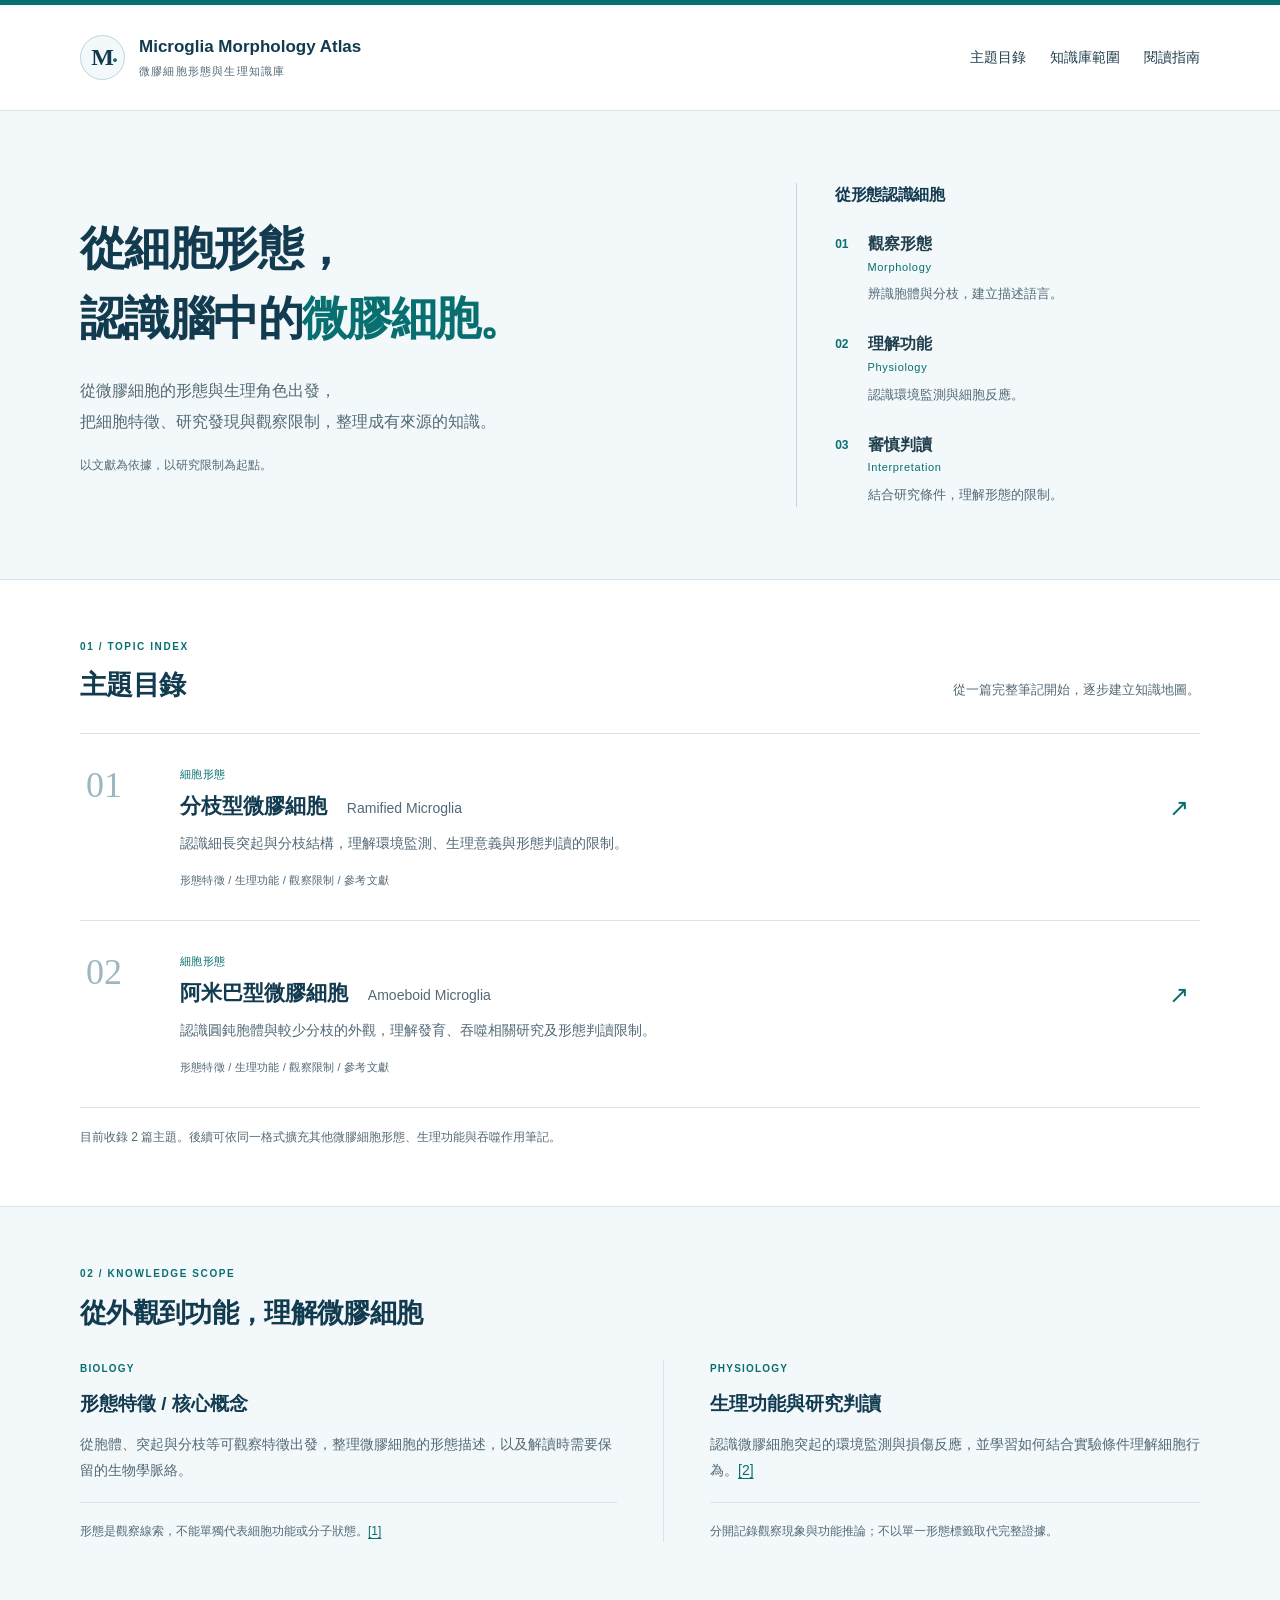
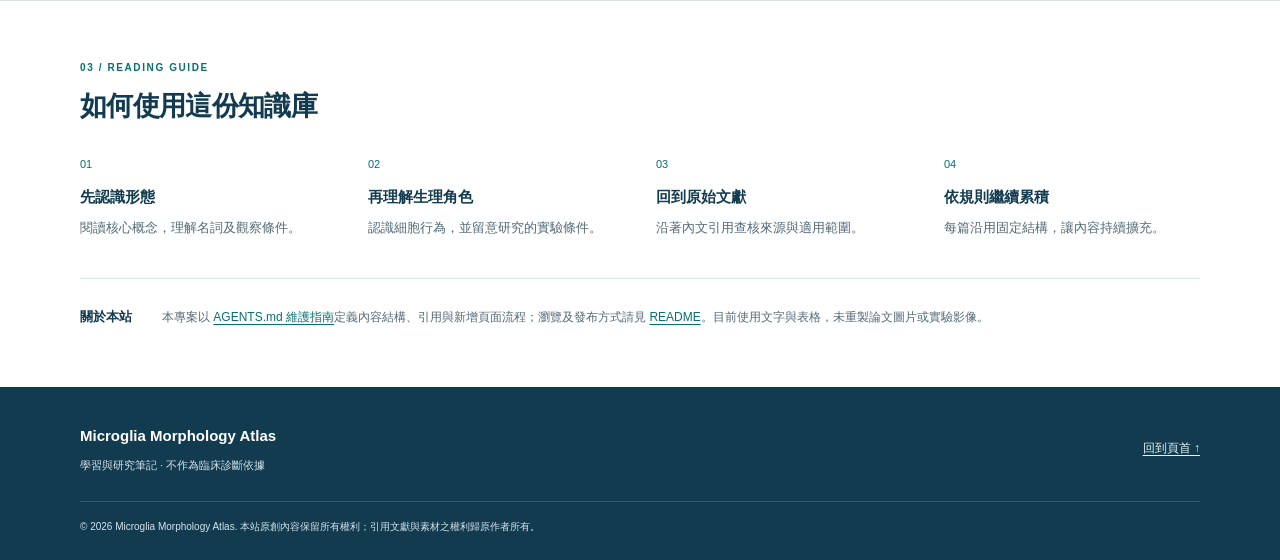
==== index.html @ bc800e17 "Publish Microglia Morphology Atlas knowledge base" ====
<!doctype html>
<html lang="zh-Hant">
<head>
  <meta charset="utf-8">
  <meta name="viewport" content="width=device-width, initial-scale=1">
  <meta name="description" content="微膠細胞知識庫：整理細胞形態、生理功能與研究判讀，建立有文獻來源、可持續擴充的學習筆記。">
  <meta name="theme-color" content="#123b50">
  <title>Microglia Morphology Atlas | 微膠細胞型態知識庫</title>
  <link rel="stylesheet" href="css/style.css">
</head>
<body>
  <a class="skip-link" href="#main-content">跳至主要內容</a>
  <header class="site-header">
    <div class="container header-inner">
      <a class="brand" href="index.html" aria-label="Microglia Morphology Atlas 首頁">
        <span class="brand-mark" aria-hidden="true">M<span>·</span></span>
        <span>Microglia Morphology Atlas<span class="brand-subtitle">微膠細胞形態與生理知識庫</span></span>
      </a>
      <nav class="main-nav" aria-label="主要導覽">
        <a href="#topics">主題目錄</a>
        <a href="#scope">知識庫範圍</a>
        <a href="#reading-guide">閱讀指南</a>
      </nav>
    </div>
  </header>

  <main id="main-content" tabindex="-1">
    <section class="hero" aria-labelledby="hero-title">
      <div class="container hero-inner">
        <div class="hero-copy">
          <h1 id="hero-title">從細胞形態，<br>認識腦中的<span class="accent">微膠細胞。</span></h1>
          <p class="hero-description">從微膠細胞的形態與生理角色出發，<br class="desktop-break">把細胞特徵、研究發現與觀察限制，整理成有來源的知識。</p>
          <p class="hero-note">以文獻為依據，以研究限制為起點。</p>
        </div>
        <aside class="reading-path" aria-label="知識庫閱讀路徑">
          <h2>從形態認識細胞</h2>
          <ol>
            <li><span class="path-number" aria-hidden="true">01</span><div><strong>觀察形態</strong><span lang="en">Morphology</span><p>辨識胞體與分枝，建立描述語言。</p></div></li>
            <li><span class="path-number" aria-hidden="true">02</span><div><strong>理解功能</strong><span lang="en">Physiology</span><p>認識環境監測與細胞反應。</p></div></li>
            <li><span class="path-number" aria-hidden="true">03</span><div><strong>審慎判讀</strong><span lang="en">Interpretation</span><p>結合研究條件，理解形態的限制。</p></div></li>
          </ol>
        </aside>
      </div>
    </section>

    <section id="topics" class="container section" aria-labelledby="topics-title">
      <div class="section-heading">
        <div><p class="section-index" lang="en">01 / TOPIC INDEX</p><h2 id="topics-title">主題目錄</h2></div>
        <p>從一篇完整筆記開始，逐步建立知識地圖。</p>
      </div>
      <ul id="topic-list" class="topic-list">
        <li class="topic-item">
          <span class="topic-number" aria-hidden="true">01</span>
          <div>
            <p class="topic-kind">細胞形態</p>
            <h3><a href="pages/ramified-microglia.html">分枝型微膠細胞 <span lang="en">Ramified Microglia</span><span class="topic-arrow" aria-hidden="true">↗</span></a></h3>
            <p>認識細長突起與分枝結構，理解環境監測、生理意義與形態判讀的限制。</p>
            <p class="topic-meta">形態特徵 / 生理功能 / 觀察限制 / 參考文獻</p>
          </div>
        </li>
        <li class="topic-item">
          <span class="topic-number" aria-hidden="true">02</span>
          <div>
            <p class="topic-kind">細胞形態</p>
            <h3><a href="pages/amoeboid-microglia.html">阿米巴型微膠細胞 <span lang="en">Amoeboid Microglia</span><span class="topic-arrow" aria-hidden="true">↗</span></a></h3>
            <p>認識圓鈍胞體與較少分枝的外觀，理解發育、吞噬相關研究及形態判讀限制。</p>
            <p class="topic-meta">形態特徵 / 生理功能 / 觀察限制 / 參考文獻</p>
          </div>
        </li>
        <!-- 新主題加入此處 -->
      </ul>
      <p class="section-note">目前收錄 2 篇主題。後續可依同一格式擴充其他微膠細胞形態、生理功能與吞噬作用筆記。</p>
    </section>

    <section id="scope" class="scope-section" aria-labelledby="scope-title">
      <div class="container section">
        <div class="section-heading">
          <div><p class="section-index" lang="en">02 / KNOWLEDGE SCOPE</p><h2 id="scope-title">從外觀到功能，理解微膠細胞</h2></div>
        </div>
        <div class="scope-grid">
          <section class="scope-panel" aria-labelledby="morphology-title">
            <span class="panel-label" lang="en">BIOLOGY</span>
            <h3 id="morphology-title">形態特徵 / 核心概念</h3>
            <p>從胞體、突起與分枝等可觀察特徵出發，整理微膠細胞的形態描述，以及解讀時需要保留的生物學脈絡。</p>
            <p class="scope-detail">形態是觀察線索，不能單獨代表細胞功能或分子狀態。<a href="pages/ramified-microglia.html#ref-1" aria-label="形態與細胞狀態的參考資料">[1]</a></p>
          </section>
          <section class="scope-panel" aria-labelledby="physiology-title">
            <span class="panel-label" lang="en">PHYSIOLOGY</span>
            <h3 id="physiology-title">生理功能與研究判讀</h3>
            <p>認識微膠細胞突起的環境監測與損傷反應，並學習如何結合實驗條件理解細胞行為。<a href="pages/ramified-microglia.html#ref-2" aria-label="微膠細胞動態監測的參考資料">[2]</a></p>
            <p class="scope-detail">分開記錄觀察現象與功能推論；不以單一形態標籤取代完整證據。</p>
          </section>
        </div>
      </div>
    </section>

    <section id="reading-guide" class="container section" aria-labelledby="guide-title">
      <div class="section-heading">
        <div><p class="section-index" lang="en">03 / READING GUIDE</p><h2 id="guide-title">如何使用這份知識庫</h2></div>
      </div>
      <ol class="guide-grid">
        <li><span class="guide-number">01</span><h3>先認識形態</h3><p>閱讀核心概念，理解名詞及觀察條件。</p></li>
        <li><span class="guide-number">02</span><h3>再理解生理角色</h3><p>認識細胞行為，並留意研究的實驗條件。</p></li>
        <li><span class="guide-number">03</span><h3>回到原始文獻</h3><p>沿著內文引用查核來源與適用範圍。</p></li>
        <li><span class="guide-number">04</span><h3>依規則繼續累積</h3><p>每篇沿用固定結構，讓內容持續擴充。</p></li>
      </ol>
      <div class="editorial-note"><strong>關於本站</strong><p>本專案以 <a href="AGENTS.md">AGENTS.md 維護指南</a>定義內容結構、引用與新增頁面流程；瀏覽及發布方式請見 <a href="README.md">README</a>。目前使用文字與表格，未重製論文圖片或實驗影像。</p></div>
    </section>
  </main>

  <footer class="site-footer">
    <div class="container footer-inner">
      <div><p class="footer-brand">Microglia Morphology Atlas</p><p>學習與研究筆記 · 不作為臨床診斷依據</p></div>
      <a href="#main-content">回到頁首 ↑</a>
    </div>
    <div class="container copyright"><p>© 2026 Microglia Morphology Atlas. 本站原創內容保留所有權利；引用文獻與素材之權利歸原作者所有。</p></div>
  </footer>
</body>
</html>
---- css/style.css ----
:root {
  color-scheme: light;
  --navy: #123b50;
  --teal: #086f70;
  --teal-dark: #055557;
  --ink: #203e4c;
  --muted: #526976;
  --line: #d9e4e8;
  --soft: #f3f8fa;
  --teal-soft: #eaf5f3;
  --white: #fff;
  --container: 1120px;
}

* { box-sizing: border-box; }
html { scroll-behavior: smooth; scroll-padding-top: 24px; }
body { margin: 0; background: var(--white); color: var(--ink); font-family: -apple-system, BlinkMacSystemFont, "Segoe UI", "Noto Sans TC", "Microsoft JhengHei", sans-serif; font-size: 16px; line-height: 1.85; -webkit-font-smoothing: antialiased; }
a { color: var(--teal); text-underline-offset: .23em; text-decoration-thickness: 1px; }
a:hover { color: var(--teal-dark); }
a:focus-visible, [tabindex="0"]:focus-visible { outline: 3px solid var(--teal); outline-offset: 5px; border-radius: 2px; }
main:focus { outline: none; }
::selection { background: #cce8e3; color: var(--navy); }
h1, h2, h3, p { margin: 0; }
h1, h2, h3 { color: var(--navy); line-height: 1.45; }
h1 { font-size: clamp(2rem, 3.7vw, 2.9rem); font-weight: 700; letter-spacing: -.035em; }
h2 { font-size: 1.7rem; letter-spacing: -.025em; }
h3 { font-size: 1.18rem; }
strong { font-weight: 650; }
.container { width: min(var(--container), calc(100% - 64px)); margin-inline: auto; }
.skip-link { position: absolute; top: -100px; left: 20px; z-index: 10; padding: 10px 20px; background: var(--navy); color: white; }
.skip-link:focus { top: 12px; color: white; }
.site-header { border-top: 5px solid var(--teal); border-bottom: 1px solid var(--line); background: white; }
.header-inner { min-height: 105px; display: flex; align-items: center; justify-content: space-between; gap: 28px; padding-block: 20px; }
.brand { display: flex; align-items: center; gap: 14px; color: var(--navy); font-size: 17px; font-weight: 700; line-height: 1.45; text-decoration: none; }
.brand-mark { flex-shrink: 0; display: grid; place-items: center; width: 45px; height: 45px; border: 1px solid #bfd7da; border-radius: 50%; color: var(--navy); background: var(--soft); font-family: Georgia, serif; font-size: 24px; position: relative; }
.brand-mark > span { position: absolute; color: var(--teal); right: 6px; bottom: 1px; }
.brand-subtitle { display: block; font-size: 11px; letter-spacing: .11em; font-weight: 400; color: var(--muted); margin-top: 5px; }
.main-nav { display: flex; flex-wrap: wrap; gap: 24px; font-size: 14px; }
.main-nav a { color: var(--ink); text-decoration: none; }
.main-nav a:hover { color: var(--teal); text-decoration: underline; }
.hero { background: var(--soft); border-bottom: 1px solid var(--line); }
.hero-inner { display: grid; grid-template-columns: 1.6fr 1fr; gap: 70px; padding-block: 72px; align-items: center; }
.hero-copy h1 { line-height: 1.5; }
.accent { color: var(--teal); }
.hero-description { color: var(--muted); margin-top: 22px; font-size: 16px; line-height: 1.95; }
.button { display: inline-flex; align-items: center; gap: 30px; margin-top: 28px; padding: 12px 23px; background: var(--teal); color: white; text-decoration: none; font-size: 14px; font-weight: 600; border-radius: 3px; }
.button:hover { background: var(--teal-dark); color: white; }
.button span { font-size: 20px; line-height: 1; }
.hero-note { margin-top: 16px; font-size: 12px; color: var(--muted); }
.reading-path { border-left: 1px solid #c6d8de; padding-left: 38px; }
.reading-path h2 { font-size: 16px; margin-bottom: 22px; }
.reading-path ol { margin: 0; padding: 0; list-style: none; }
.reading-path li { display: flex; gap: 19px; margin-top: 23px; }
.path-number { color: var(--teal); font-size: 12px; font-weight: 600; padding-top: 4px; font-variant-numeric: tabular-nums; }
.reading-path strong { font-size: 16px; }
.reading-path li div > span { display: block; font-size: 11px; letter-spacing: .06em; color: var(--teal); line-height: 1.6; }
.reading-path p { font-size: 13px; color: var(--muted); margin-top: 6px; }
.section { padding-block: 58px; }
.section-heading { display: flex; align-items: flex-end; justify-content: space-between; gap: 24px; margin-bottom: 28px; }
.section-heading > p { font-size: 13px; color: var(--muted); padding-bottom: 3px; }
.section-index { font-size: 10px; letter-spacing: .16em; font-weight: 650; color: var(--teal); margin-bottom: 9px; }
.topic-list { list-style: none; padding: 0; margin: 0; border-top: 1px solid var(--line); }
.topic-item { display: grid; grid-template-columns: 72px 1fr; gap: 22px; padding: 30px 6px; border-bottom: 1px solid var(--line); }
.topic-number { font-size: 36px; font-family: Georgia, serif; line-height: 1.2; color: #9cb7c0; }
.topic-kind { font-size: 11px; color: var(--teal); margin-bottom: 7px; letter-spacing: .04em; }
.topic-item h3 { font-size: 21px; margin-bottom: 9px; }
.topic-item h3 a { display: block; color: var(--navy); text-decoration: none; padding-right: 35px; position: relative; }
.topic-item h3 a:hover { color: var(--teal); text-decoration: underline; }
.topic-item h3 span[lang] { font-size: 14px; font-weight: 400; color: var(--muted); margin-left: 14px; }
.topic-arrow { position: absolute; right: 5px; top: 0; color: var(--teal); font-size: 24px; font-weight: 400; }
.topic-item > div > p:not(.topic-kind) { color: var(--muted); font-size: 14px; }
.topic-item .topic-meta { margin-top: 13px; font-size: 11px !important; letter-spacing: .02em; }
.section-note { font-size: 12px; color: var(--muted); margin-top: 18px; }
.scope-section { background: var(--soft); border-block: 1px solid var(--line); }
.scope-grid { display: grid; grid-template-columns: 1fr 1fr; gap: 46px; }
.scope-panel + .scope-panel { border-left: 1px solid var(--line); padding-left: 46px; }
.panel-label { display: block; color: var(--teal); letter-spacing: .12em; font-size: 10px; font-weight: 650; margin-bottom: 12px; }
.scope-panel h3 { margin-bottom: 14px; }
.scope-panel p { font-size: 14px; color: var(--muted); }
.scope-panel .scope-detail { margin-top: 18px; padding-top: 17px; border-top: 1px solid var(--line); font-size: 12px; }
.guide-grid { display: grid; grid-template-columns: repeat(4, 1fr); list-style: none; gap: 32px; padding: 0; margin: 0; }
.guide-number { font-size: 11px; color: var(--teal); display: block; margin-bottom: 12px; }
.guide-grid h3 { font-size: 15px; margin-bottom: 8px; }
.guide-grid p { font-size: 13px; color: var(--muted); }
.editorial-note { display: flex; gap: 30px; align-items: baseline; padding-top: 26px; margin-top: 38px; border-top: 1px solid var(--line); }
.editorial-note > strong { white-space: nowrap; font-size: 13px; color: var(--navy); }
.editorial-note p { font-size: 12px; color: var(--muted); }
.site-footer { background: var(--navy); color: #d5e3ea; padding-top: 35px; }
.footer-inner { display: flex; align-items: center; justify-content: space-between; gap: 30px; padding-bottom: 26px; }
.footer-inner p { font-size: 11px; }
.footer-inner .footer-brand { color: white; font-size: 15px; font-weight: 600; margin-bottom: 5px; }
.site-footer a { color: #e7f4f3; font-size: 12px; }
.copyright { padding-block: 16px 23px; border-top: 1px solid #36586a; font-size: 10px; color: #d5e3ea; }

/* 主題頁共用樣式 */
.article-main { padding-top: 28px; padding-bottom: 58px; }
.breadcrumbs { display: flex; gap: 12px; flex-wrap: wrap; color: var(--muted); font-size: 12px; margin-bottom: 32px; }
.article-layout { display: grid; grid-template-columns: minmax(0, 790px) minmax(0, 230px); gap: 75px; }
.article-content { min-width: 0; }
.article-heading { padding-bottom: 32px; border-bottom: 1px solid var(--line); }
.article-heading h1 { font-size: clamp(2rem, 3.5vw, 2.7rem); }
.english-title { display: block; font-size: .51em; letter-spacing: .015em; font-weight: 400; color: var(--teal); margin-top: 8px; }
.article-lead { font-size: 17px; color: var(--muted); margin-top: 24px; }
.metadata { font-size: 11px; color: var(--muted); margin-top: 18px; }
.article-section { margin-top: 40px; scroll-margin-top: 25px; }
.article-section h2 { font-size: 24px; padding-bottom: 15px; border-bottom: 1px solid var(--line); margin-bottom: 22px; }
.article-section h3 { margin-top: 30px; margin-bottom: 13px; font-size: 18px; }
.article-section > p { margin-top: 16px; }
.article-section p, .article-section li, .feature-list { font-size: 15px; }
.citation { font-size: .85em; font-weight: 600; margin-left: 3px; white-space: nowrap; }
.callout { border-left: 3px solid var(--teal); background: var(--teal-soft); padding: 20px 24px; margin-block: 25px; }
.callout > strong { color: var(--teal-dark); font-size: 15px; }
.callout > p { margin-top: 8px; font-size: 14px; }
.feature-list { margin: 0; }
.feature-list > div { display: grid; grid-template-columns: 150px minmax(0, 1fr); gap: 20px; padding: 15px 0; border-bottom: 1px solid var(--line); }
.feature-list dt { color: var(--navy); font-weight: 600; }
.feature-list dt span { display: block; font-size: 11px; font-weight: 400; color: var(--muted); }
.feature-list dd { margin: 0; }
.table-scroll { overflow-x: auto; margin-top: 18px; border: 1px solid var(--line); border-radius: 3px; }
table { width: 100%; border-collapse: collapse; font-size: 13px; min-width: 550px; text-align: left; }
caption { padding: 12px 16px; text-align: left; font-size: 11px; color: var(--muted); background: var(--soft); }
th, td { padding: 15px 16px; vertical-align: top; border-top: 1px solid var(--line); line-height: 1.85; }
thead { background: var(--soft); color: var(--navy); }
thead th { font-weight: 650; }
tbody th { width: 23%; font-weight: 600; color: var(--navy); }
tbody td { width: 38.5%; }
.article-section .table-intro { color: var(--muted); font-size: 13px; }
.workflow-list, .content-list { padding-left: 24px; margin-block: 15px 0; }
.workflow-list li, .content-list li { padding-left: 5px; margin-block: 12px; }
.workflow-list li::marker { color: var(--teal); font-weight: 600; }
.article-section .small-note { background: var(--soft); border: 1px solid var(--line); padding: 16px 20px; font-size: 12px; color: var(--muted); margin-top: 24px; }
.references { padding-left: 22px; margin-top: 24px; }
.references li { padding-left: 6px; margin-bottom: 24px; scroll-margin-top: 25px; overflow-wrap: anywhere; font-size: 13px; }
.references li > p { font-size: 11px; color: var(--muted); margin-top: 6px; }
.references li::marker { color: var(--teal); font-weight: 600; }
.article-bottom { border-top: 1px solid var(--line); margin-top: 35px; padding-top: 24px; display: flex; flex-wrap: wrap; gap: 20px; justify-content: space-between; font-size: 13px; }
.sidebar-inner { position: sticky; top: 30px; border-left: 1px solid var(--line); padding-left: 24px; }
.sidebar-title { font-size: 12px; font-weight: 650; color: var(--navy); margin-bottom: 18px; }
.article-sidebar nav { display: flex; flex-direction: column; gap: 15px; }
.article-sidebar a { text-decoration: none; font-size: 12px; color: var(--muted); }
.article-sidebar a:hover { color: var(--teal); text-decoration: underline; }
.sidebar-note { font-size: 11px; color: var(--muted); margin-top: 30px; padding-top: 20px; border-top: 1px solid var(--line); }

@media (max-width: 1000px) {
  .header-inner { flex-wrap: wrap; gap: 18px; }
  .hero-inner { gap: 35px; }
  .reading-path { padding-left: 25px; }
  .article-layout { grid-template-columns: minmax(0, 1fr) 190px; gap: 35px; }
  .guide-grid { gap: 22px; }
}

@media (max-width: 760px) {
  .container { width: calc(100% - 40px); }
  .header-inner { padding-block: 18px; gap: 18px; }
  .brand { font-size: 14px; gap: 10px; }
  .brand-mark { width: 39px; height: 39px; font-size: 21px; }
  .brand-subtitle { font-size: 10px; letter-spacing: .04em; }
  .main-nav { gap: 22px; font-size: 12px; }
  .hero-inner { grid-template-columns: 1fr; padding-block: 42px; gap: 35px; }
  .hero-copy h1 { font-size: clamp(1.65rem, 5.8vw, 2.5rem); }
  .hero-description { font-size: 14px; margin-top: 18px; }
  .desktop-break { display: none; }
  .reading-path { border-left: 0; border-top: 1px solid #c6d8de; padding-left: 0; padding-top: 25px; }
  .reading-path h2 { margin-bottom: 16px; }
  .reading-path li { margin-top: 17px; }
  .section { padding-block: 38px; }
  .section-heading { display: block; margin-bottom: 22px; }
  .section-heading > p { margin-top: 12px; }
  h2 { font-size: 1.45rem; }
  .topic-item { grid-template-columns: 38px 1fr; gap: 12px; padding-block: 25px; }
  .topic-number { font-size: 28px; }
  .topic-item h3 { font-size: 19px; }
  .topic-item h3 span[lang] { display: block; font-size: 12px; margin: 5px 0 0; }
  .topic-item .topic-meta { font-size: 10px !important; }
  .scope-grid { grid-template-columns: 1fr; gap: 28px; }
  .scope-panel + .scope-panel { border-left: 0; border-top: 1px solid var(--line); padding-left: 0; padding-top: 25px; }
  .guide-grid { grid-template-columns: 1fr 1fr; gap: 26px 22px; }
  .editorial-note { display: block; margin-top: 28px; padding-top: 22px; }
  .editorial-note p { margin-top: 9px; }
  .footer-inner { align-items: flex-start; gap: 16px; }
  .footer-inner > a { white-space: nowrap; }
  .footer-inner .footer-brand { font-size: 13px; }
  .copyright { font-size: 10px; }
  .article-main { padding-top: 22px; padding-bottom: 38px; }
  .breadcrumbs { margin-bottom: 25px; }
  .article-layout { display: flex; flex-direction: column; gap: 0; }
  .article-sidebar { order: -1; margin-bottom: 30px; }
  .sidebar-inner { position: static; border-left: 0; padding: 0 0 22px; border-bottom: 1px solid var(--line); }
  .sidebar-title { margin-bottom: 10px; }
  .article-sidebar nav { flex-direction: row; flex-wrap: wrap; gap: 10px 20px; }
  .sidebar-note { display: none; }
  .article-heading h1 { font-size: 2rem; }
  .article-lead { font-size: 15px; margin-top: 20px; }
  .article-section h2 { font-size: 21px; }
  .article-section { margin-top: 32px; }
  .feature-list > div { grid-template-columns: 1fr; gap: 7px; }
  .feature-list dt span { display: inline; margin-left: 8px; }
  .callout { padding: 17px 18px; }
}

@media (prefers-reduced-motion: reduce) {
  html { scroll-behavior: auto; }
}
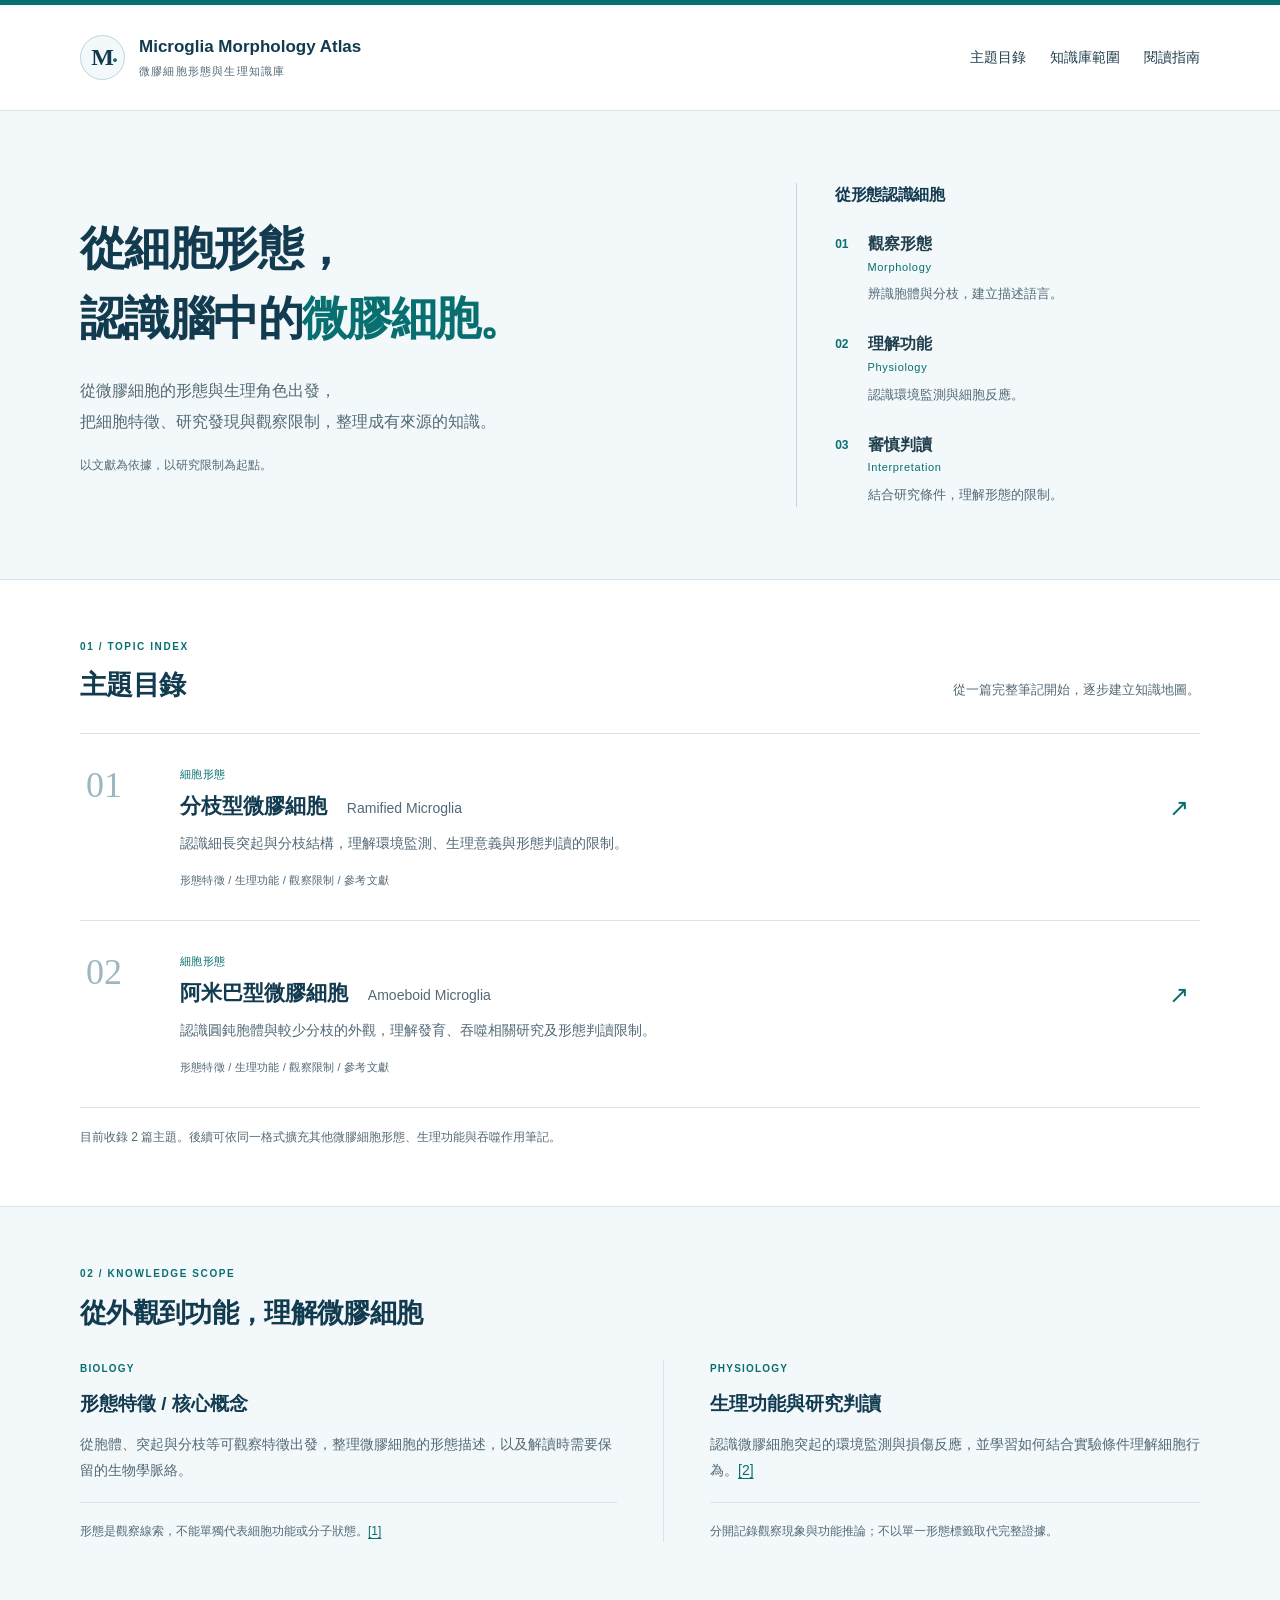
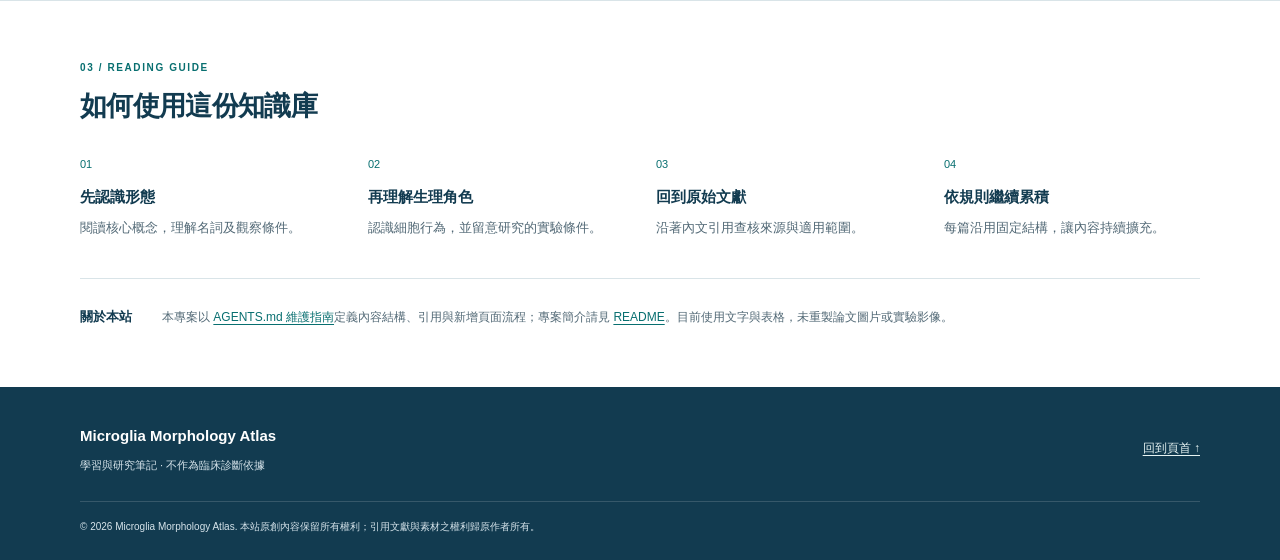
==== commit 8eeb7209: "Simplify README to a concise project introduction" ====
--- a/index.html
+++ b/index.html
@@ -104,7 +104,7 @@
         <li><span class="guide-number">03</span><h3>回到原始文獻</h3><p>沿著內文引用查核來源與適用範圍。</p></li>
         <li><span class="guide-number">04</span><h3>依規則繼續累積</h3><p>每篇沿用固定結構，讓內容持續擴充。</p></li>
       </ol>
-      <div class="editorial-note"><strong>關於本站</strong><p>本專案以 <a href="AGENTS.md">AGENTS.md 維護指南</a>定義內容結構、引用與新增頁面流程；瀏覽及發布方式請見 <a href="README.md">README</a>。目前使用文字與表格，未重製論文圖片或實驗影像。</p></div>
+      <div class="editorial-note"><strong>關於本站</strong><p>本專案以 <a href="AGENTS.md">AGENTS.md 維護指南</a>定義內容結構、引用與新增頁面流程；專案簡介請見 <a href="README.md">README</a>。目前使用文字與表格，未重製論文圖片或實驗影像。</p></div>
     </section>
   </main>
 
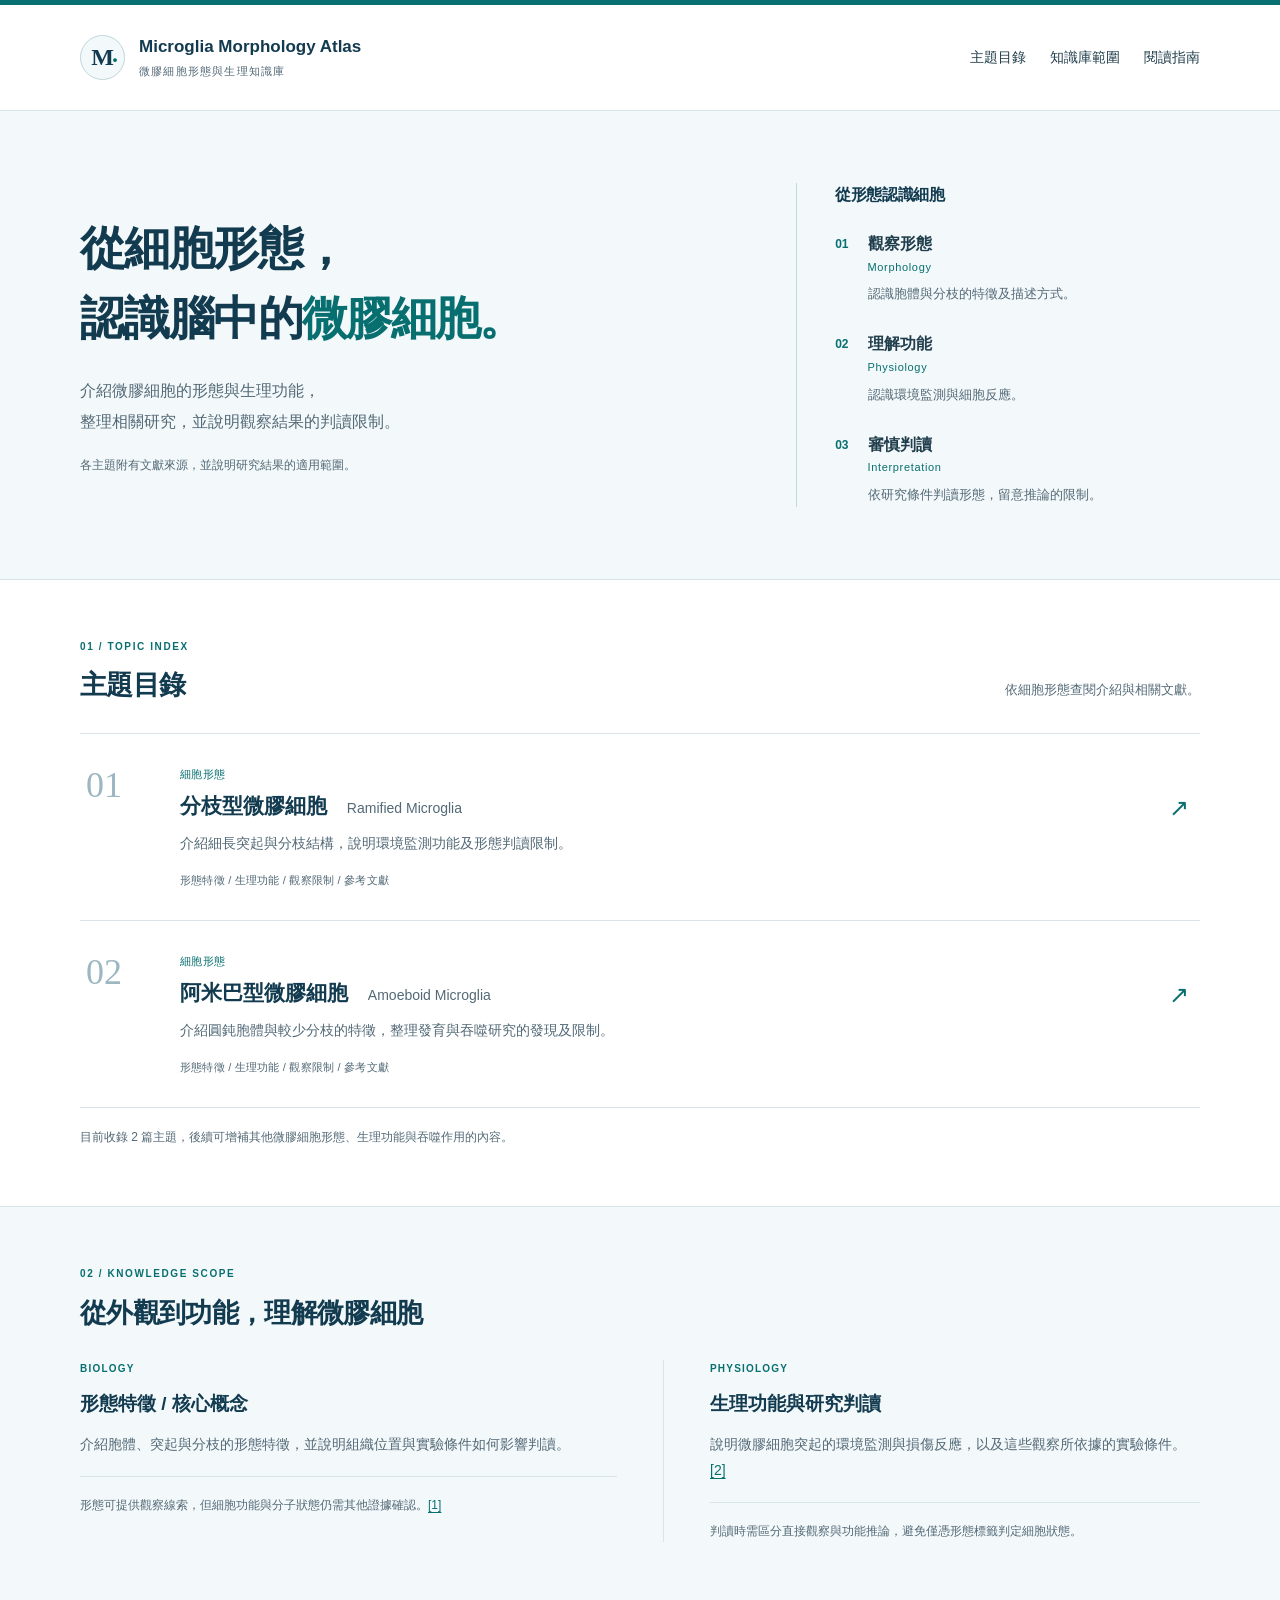
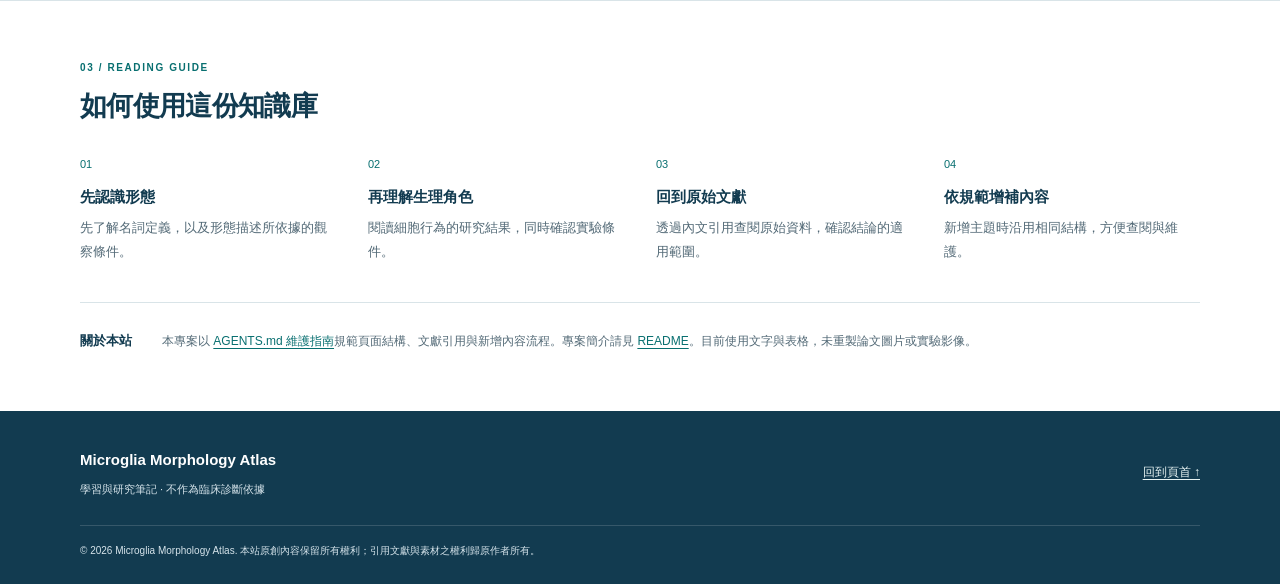
==== commit dfda5677: "Refine knowledge base prose in a formal academic tone" ====
--- a/index.html
+++ b/index.html
@@ -29,15 +29,15 @@
       <div class="container hero-inner">
         <div class="hero-copy">
           <h1 id="hero-title">從細胞形態，<br>認識腦中的<span class="accent">微膠細胞。</span></h1>
-          <p class="hero-description">從微膠細胞的形態與生理角色出發，<br class="desktop-break">把細胞特徵、研究發現與觀察限制，整理成有來源的知識。</p>
-          <p class="hero-note">以文獻為依據，以研究限制為起點。</p>
+          <p class="hero-description">介紹微膠細胞的形態與生理功能，<br class="desktop-break">整理相關研究，並說明觀察結果的判讀限制。</p>
+          <p class="hero-note">各主題附有文獻來源，並說明研究結果的適用範圍。</p>
         </div>
         <aside class="reading-path" aria-label="知識庫閱讀路徑">
           <h2>從形態認識細胞</h2>
           <ol>
-            <li><span class="path-number" aria-hidden="true">01</span><div><strong>觀察形態</strong><span lang="en">Morphology</span><p>辨識胞體與分枝，建立描述語言。</p></div></li>
+            <li><span class="path-number" aria-hidden="true">01</span><div><strong>觀察形態</strong><span lang="en">Morphology</span><p>認識胞體與分枝的特徵及描述方式。</p></div></li>
             <li><span class="path-number" aria-hidden="true">02</span><div><strong>理解功能</strong><span lang="en">Physiology</span><p>認識環境監測與細胞反應。</p></div></li>
-            <li><span class="path-number" aria-hidden="true">03</span><div><strong>審慎判讀</strong><span lang="en">Interpretation</span><p>結合研究條件，理解形態的限制。</p></div></li>
+            <li><span class="path-number" aria-hidden="true">03</span><div><strong>審慎判讀</strong><span lang="en">Interpretation</span><p>依研究條件判讀形態，留意推論的限制。</p></div></li>
           </ol>
         </aside>
       </div>
@@ -46,7 +46,7 @@
     <section id="topics" class="container section" aria-labelledby="topics-title">
       <div class="section-heading">
         <div><p class="section-index" lang="en">01 / TOPIC INDEX</p><h2 id="topics-title">主題目錄</h2></div>
-        <p>從一篇完整筆記開始，逐步建立知識地圖。</p>
+        <p>依細胞形態查閱介紹與相關文獻。</p>
       </div>
       <ul id="topic-list" class="topic-list">
         <li class="topic-item">
@@ -54,7 +54,7 @@
           <div>
             <p class="topic-kind">細胞形態</p>
             <h3><a href="pages/ramified-microglia.html">分枝型微膠細胞 <span lang="en">Ramified Microglia</span><span class="topic-arrow" aria-hidden="true">↗</span></a></h3>
-            <p>認識細長突起與分枝結構，理解環境監測、生理意義與形態判讀的限制。</p>
+            <p>介紹細長突起與分枝結構，說明環境監測功能及形態判讀限制。</p>
             <p class="topic-meta">形態特徵 / 生理功能 / 觀察限制 / 參考文獻</p>
           </div>
         </li>
@@ -63,13 +63,13 @@
           <div>
             <p class="topic-kind">細胞形態</p>
             <h3><a href="pages/amoeboid-microglia.html">阿米巴型微膠細胞 <span lang="en">Amoeboid Microglia</span><span class="topic-arrow" aria-hidden="true">↗</span></a></h3>
-            <p>認識圓鈍胞體與較少分枝的外觀，理解發育、吞噬相關研究及形態判讀限制。</p>
+            <p>介紹圓鈍胞體與較少分枝的特徵，整理發育與吞噬研究的發現及限制。</p>
             <p class="topic-meta">形態特徵 / 生理功能 / 觀察限制 / 參考文獻</p>
           </div>
         </li>
         <!-- 新主題加入此處 -->
       </ul>
-      <p class="section-note">目前收錄 2 篇主題。後續可依同一格式擴充其他微膠細胞形態、生理功能與吞噬作用筆記。</p>
+      <p class="section-note">目前收錄 2 篇主題，後續可增補其他微膠細胞形態、生理功能與吞噬作用的內容。</p>
     </section>
 
     <section id="scope" class="scope-section" aria-labelledby="scope-title">
@@ -81,14 +81,14 @@
           <section class="scope-panel" aria-labelledby="morphology-title">
             <span class="panel-label" lang="en">BIOLOGY</span>
             <h3 id="morphology-title">形態特徵 / 核心概念</h3>
-            <p>從胞體、突起與分枝等可觀察特徵出發，整理微膠細胞的形態描述，以及解讀時需要保留的生物學脈絡。</p>
-            <p class="scope-detail">形態是觀察線索，不能單獨代表細胞功能或分子狀態。<a href="pages/ramified-microglia.html#ref-1" aria-label="形態與細胞狀態的參考資料">[1]</a></p>
+            <p>介紹胞體、突起與分枝的形態特徵，並說明組織位置與實驗條件如何影響判讀。</p>
+            <p class="scope-detail">形態可提供觀察線索，但細胞功能與分子狀態仍需其他證據確認。<a href="pages/ramified-microglia.html#ref-1" aria-label="形態與細胞狀態的參考資料">[1]</a></p>
           </section>
           <section class="scope-panel" aria-labelledby="physiology-title">
             <span class="panel-label" lang="en">PHYSIOLOGY</span>
             <h3 id="physiology-title">生理功能與研究判讀</h3>
-            <p>認識微膠細胞突起的環境監測與損傷反應，並學習如何結合實驗條件理解細胞行為。<a href="pages/ramified-microglia.html#ref-2" aria-label="微膠細胞動態監測的參考資料">[2]</a></p>
-            <p class="scope-detail">分開記錄觀察現象與功能推論；不以單一形態標籤取代完整證據。</p>
+            <p>說明微膠細胞突起的環境監測與損傷反應，以及這些觀察所依據的實驗條件。<a href="pages/ramified-microglia.html#ref-2" aria-label="微膠細胞動態監測的參考資料">[2]</a></p>
+            <p class="scope-detail">判讀時需區分直接觀察與功能推論，避免僅憑形態標籤判定細胞狀態。</p>
           </section>
         </div>
       </div>
@@ -99,12 +99,12 @@
         <div><p class="section-index" lang="en">03 / READING GUIDE</p><h2 id="guide-title">如何使用這份知識庫</h2></div>
       </div>
       <ol class="guide-grid">
-        <li><span class="guide-number">01</span><h3>先認識形態</h3><p>閱讀核心概念，理解名詞及觀察條件。</p></li>
-        <li><span class="guide-number">02</span><h3>再理解生理角色</h3><p>認識細胞行為，並留意研究的實驗條件。</p></li>
-        <li><span class="guide-number">03</span><h3>回到原始文獻</h3><p>沿著內文引用查核來源與適用範圍。</p></li>
-        <li><span class="guide-number">04</span><h3>依規則繼續累積</h3><p>每篇沿用固定結構，讓內容持續擴充。</p></li>
+        <li><span class="guide-number">01</span><h3>先認識形態</h3><p>先了解名詞定義，以及形態描述所依據的觀察條件。</p></li>
+        <li><span class="guide-number">02</span><h3>再理解生理角色</h3><p>閱讀細胞行為的研究結果，同時確認實驗條件。</p></li>
+        <li><span class="guide-number">03</span><h3>回到原始文獻</h3><p>透過內文引用查閱原始資料，確認結論的適用範圍。</p></li>
+        <li><span class="guide-number">04</span><h3>依規範增補內容</h3><p>新增主題時沿用相同結構，方便查閱與維護。</p></li>
       </ol>
-      <div class="editorial-note"><strong>關於本站</strong><p>本專案以 <a href="AGENTS.md">AGENTS.md 維護指南</a>定義內容結構、引用與新增頁面流程；專案簡介請見 <a href="README.md">README</a>。目前使用文字與表格，未重製論文圖片或實驗影像。</p></div>
+      <div class="editorial-note"><strong>關於本站</strong><p>本專案以 <a href="AGENTS.md">AGENTS.md 維護指南</a>規範頁面結構、文獻引用與新增內容流程。專案簡介請見 <a href="README.md">README</a>。目前使用文字與表格，未重製論文圖片或實驗影像。</p></div>
     </section>
   </main>
 
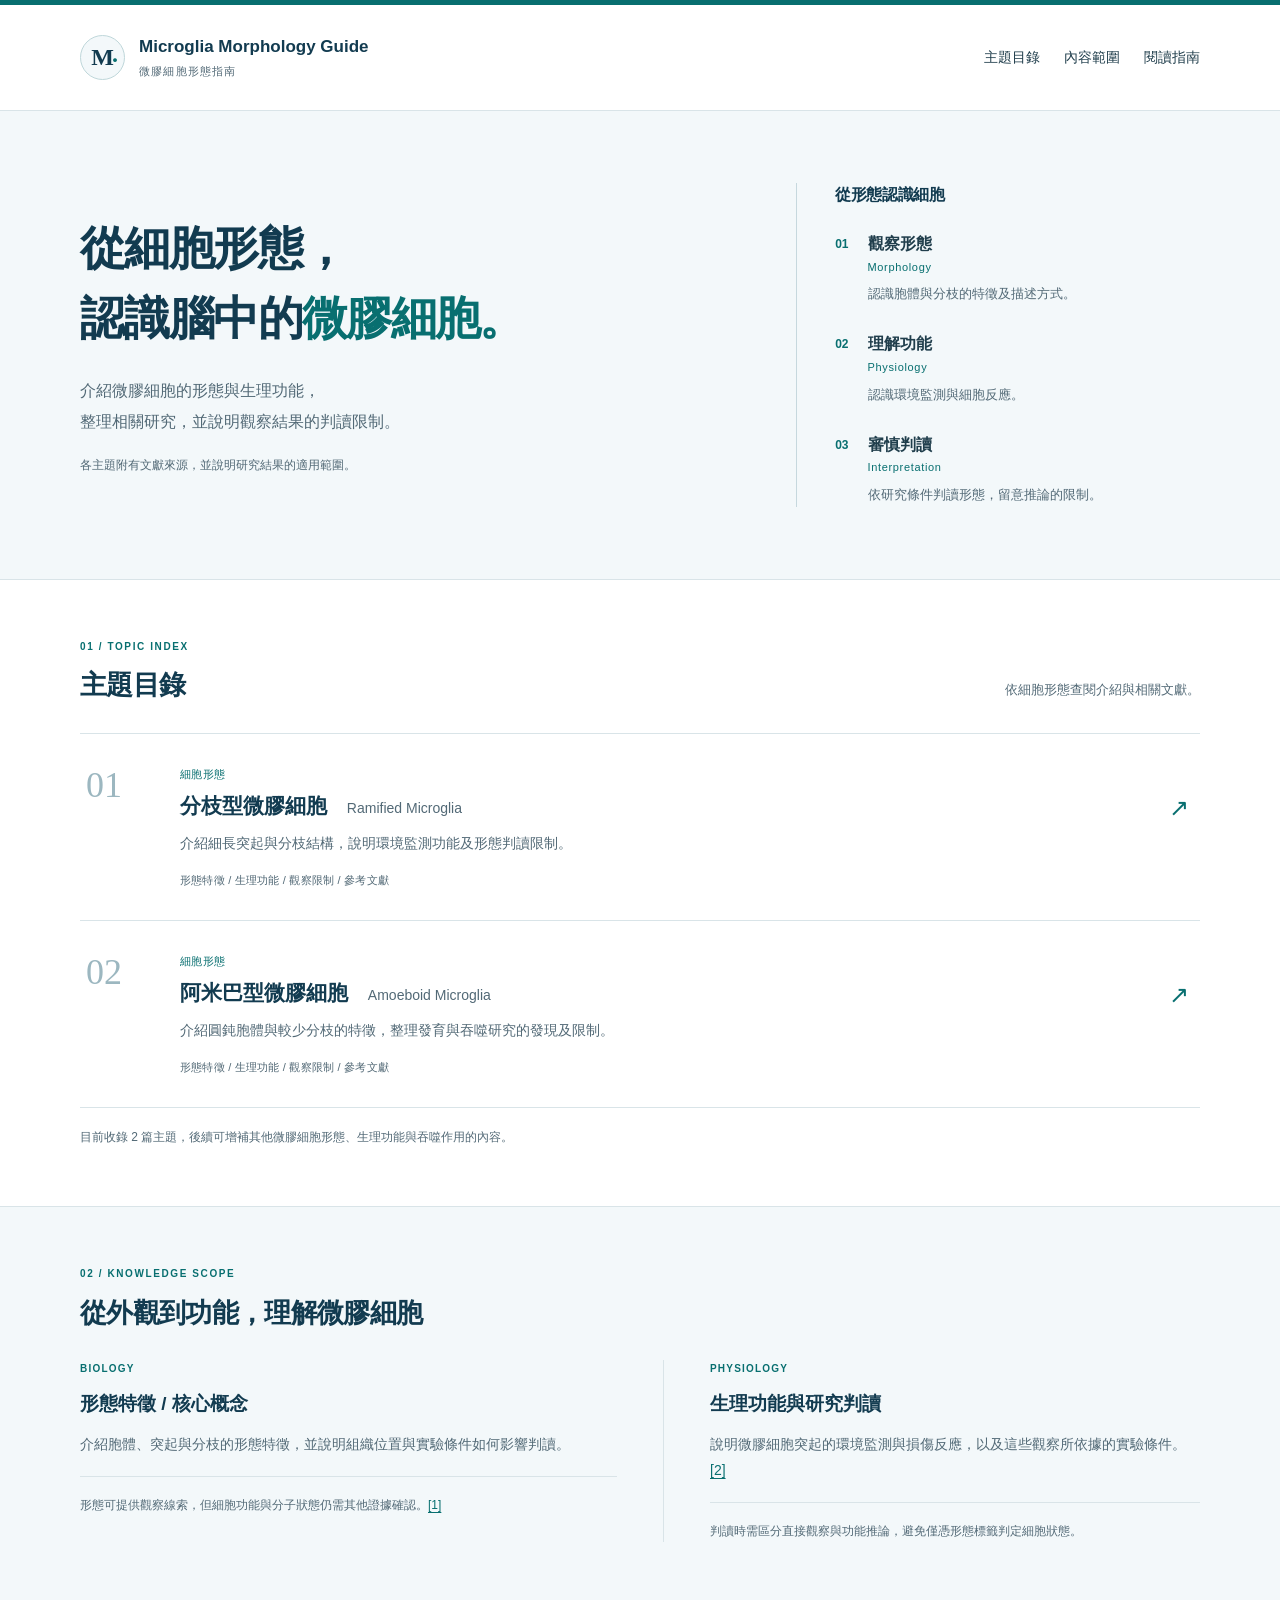
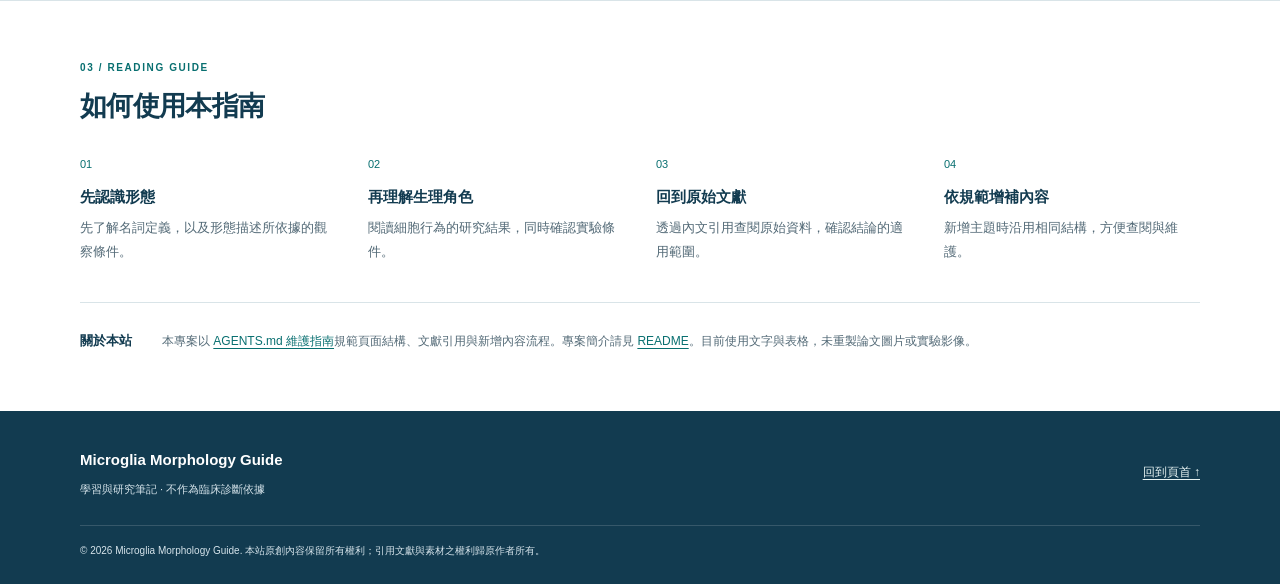
==== commit f56c0600: "Rename project to Microglia Morphology Guide" ====
--- a/index.html
+++ b/index.html
@@ -3,22 +3,22 @@
 <head>
   <meta charset="utf-8">
   <meta name="viewport" content="width=device-width, initial-scale=1">
-  <meta name="description" content="微膠細胞知識庫：整理細胞形態、生理功能與研究判讀，建立有文獻來源、可持續擴充的學習筆記。">
+  <meta name="description" content="微膠細胞形態指南：整理細胞形態、生理功能與研究判讀，建立有文獻來源、可持續擴充的學習筆記。">
   <meta name="theme-color" content="#123b50">
-  <title>Microglia Morphology Atlas | 微膠細胞型態知識庫</title>
+  <title>Microglia Morphology Guide | 微膠細胞形態指南</title>
   <link rel="stylesheet" href="css/style.css">
 </head>
 <body>
   <a class="skip-link" href="#main-content">跳至主要內容</a>
   <header class="site-header">
     <div class="container header-inner">
-      <a class="brand" href="index.html" aria-label="Microglia Morphology Atlas 首頁">
+      <a class="brand" href="index.html" aria-label="Microglia Morphology Guide 首頁">
         <span class="brand-mark" aria-hidden="true">M<span>·</span></span>
-        <span>Microglia Morphology Atlas<span class="brand-subtitle">微膠細胞形態與生理知識庫</span></span>
+        <span>Microglia Morphology Guide<span class="brand-subtitle">微膠細胞形態指南</span></span>
       </a>
       <nav class="main-nav" aria-label="主要導覽">
         <a href="#topics">主題目錄</a>
-        <a href="#scope">知識庫範圍</a>
+        <a href="#scope">內容範圍</a>
         <a href="#reading-guide">閱讀指南</a>
       </nav>
     </div>
@@ -32,7 +32,7 @@
           <p class="hero-description">介紹微膠細胞的形態與生理功能，<br class="desktop-break">整理相關研究，並說明觀察結果的判讀限制。</p>
           <p class="hero-note">各主題附有文獻來源，並說明研究結果的適用範圍。</p>
         </div>
-        <aside class="reading-path" aria-label="知識庫閱讀路徑">
+        <aside class="reading-path" aria-label="指南閱讀路徑">
           <h2>從形態認識細胞</h2>
           <ol>
             <li><span class="path-number" aria-hidden="true">01</span><div><strong>觀察形態</strong><span lang="en">Morphology</span><p>認識胞體與分枝的特徵及描述方式。</p></div></li>
@@ -96,7 +96,7 @@
 
     <section id="reading-guide" class="container section" aria-labelledby="guide-title">
       <div class="section-heading">
-        <div><p class="section-index" lang="en">03 / READING GUIDE</p><h2 id="guide-title">如何使用這份知識庫</h2></div>
+        <div><p class="section-index" lang="en">03 / READING GUIDE</p><h2 id="guide-title">如何使用本指南</h2></div>
       </div>
       <ol class="guide-grid">
         <li><span class="guide-number">01</span><h3>先認識形態</h3><p>先了解名詞定義，以及形態描述所依據的觀察條件。</p></li>
@@ -110,10 +110,10 @@
 
   <footer class="site-footer">
     <div class="container footer-inner">
-      <div><p class="footer-brand">Microglia Morphology Atlas</p><p>學習與研究筆記 · 不作為臨床診斷依據</p></div>
+      <div><p class="footer-brand">Microglia Morphology Guide</p><p>學習與研究筆記 · 不作為臨床診斷依據</p></div>
       <a href="#main-content">回到頁首 ↑</a>
     </div>
-    <div class="container copyright"><p>© 2026 Microglia Morphology Atlas. 本站原創內容保留所有權利；引用文獻與素材之權利歸原作者所有。</p></div>
+    <div class="container copyright"><p>© 2026 Microglia Morphology Guide. 本站原創內容保留所有權利；引用文獻與素材之權利歸原作者所有。</p></div>
   </footer>
 </body>
 </html>
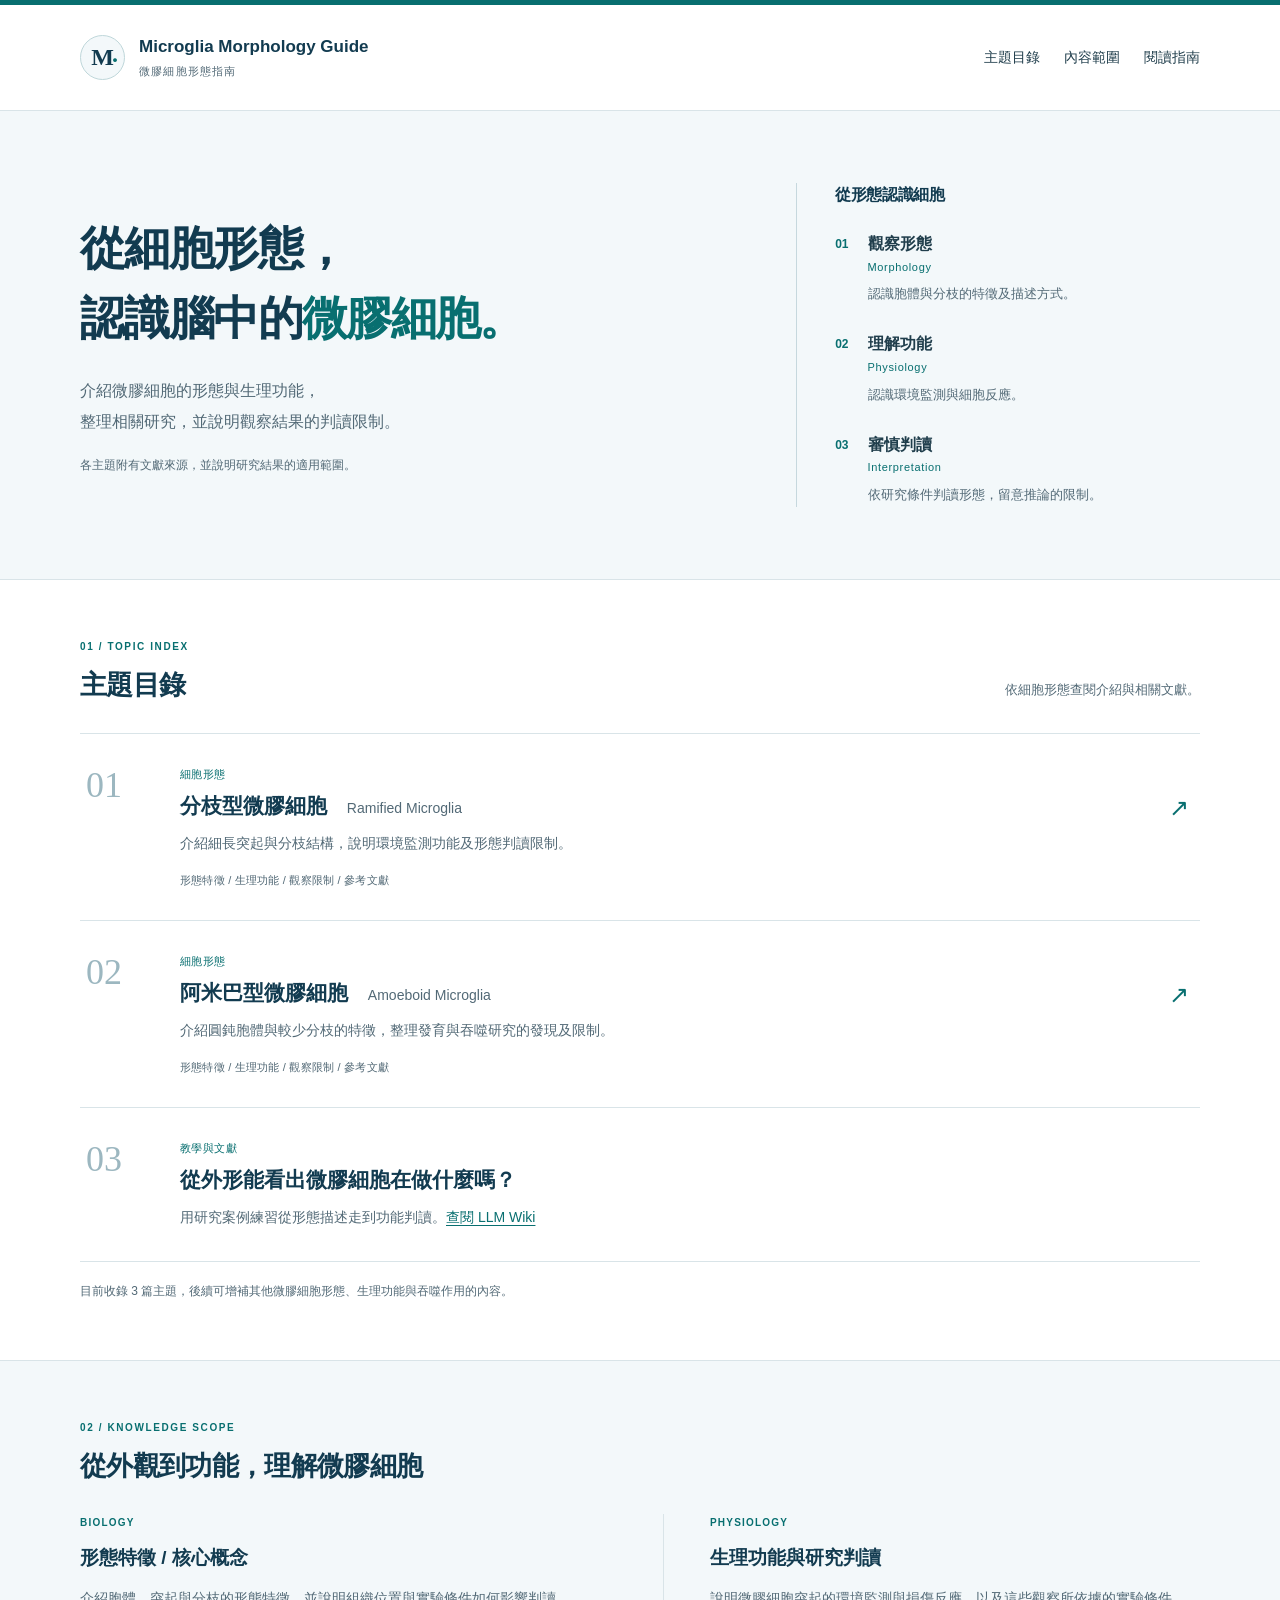
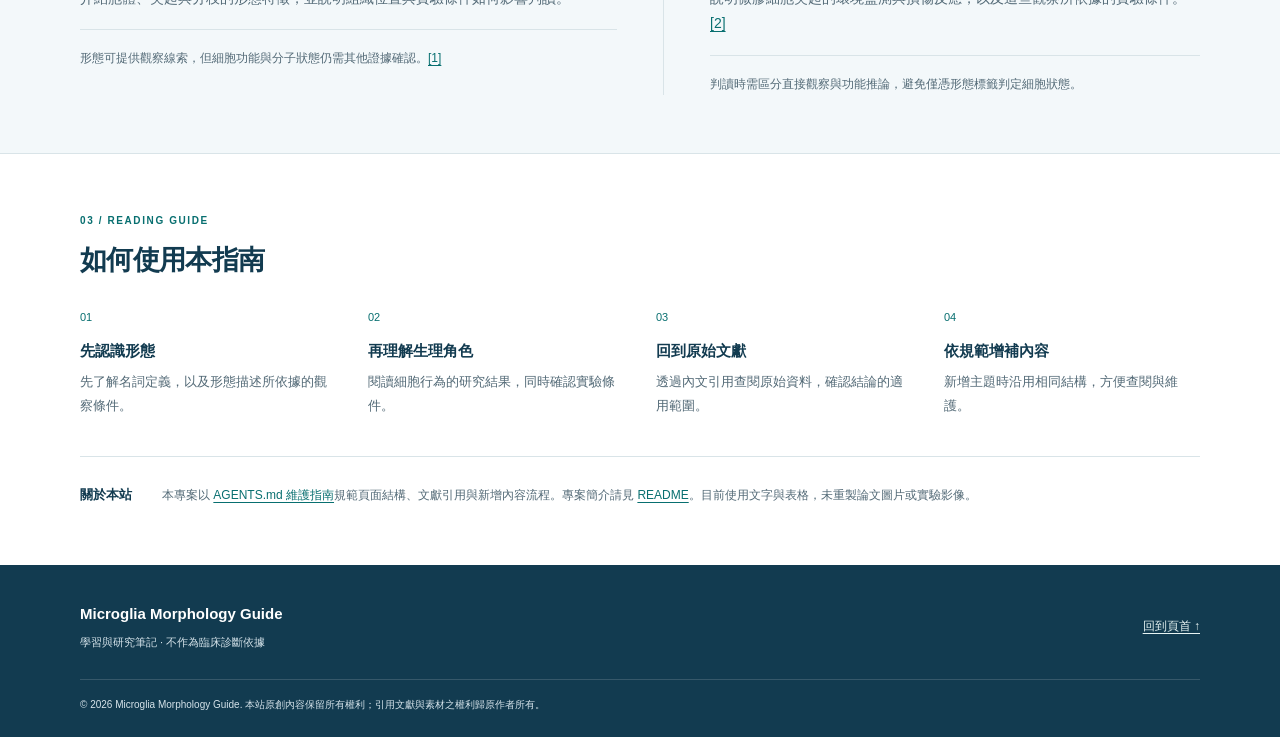
==== commit 71b5db77: "Add microglia LLM Wiki and teaching slides" ====
--- a/index.html
+++ b/index.html
@@ -67,9 +67,17 @@
             <p class="topic-meta">形態特徵 / 生理功能 / 觀察限制 / 參考文獻</p>
           </div>
         </li>
+        <li class="topic-item">
+          <span class="topic-number" aria-hidden="true">03</span>
+          <div>
+            <p class="topic-kind">教學與文獻</p>
+            <h3><a href="pages/microglia-morphology-slides.html">從外形能看出微膠細胞在做什麼嗎？</a></h3>
+            <p>用研究案例練習從形態描述走到功能判讀。<a href="pages/microglia-wiki.html">查閱 LLM Wiki</a></p>
+          </div>
+        </li>
         <!-- 新主題加入此處 -->
       </ul>
-      <p class="section-note">目前收錄 2 篇主題，後續可增補其他微膠細胞形態、生理功能與吞噬作用的內容。</p>
+      <p class="section-note">目前收錄 3 篇主題，後續可增補其他微膠細胞形態、生理功能與吞噬作用的內容。</p>
     </section>
 
     <section id="scope" class="scope-section" aria-labelledby="scope-title">
--- a/css/style.css
+++ b/css/style.css
@@ -201,3 +201,43 @@
 @media (prefers-reduced-motion: reduce) {
   html { scroll-behavior: auto; }
 }
+
+/* HTML lesson slides */
+.lesson-deck { max-width: 880px; margin-inline: auto; }
+.lesson-slide {
+  min-height: min(80vh, 46rem);
+  display: flex;
+  flex-direction: column;
+  gap: 1rem;
+  padding: clamp(1.15rem, 4.5vw, 3.5rem);
+  margin-bottom: 1.5rem;
+  border: 1px solid var(--line);
+  border-top: 4px solid var(--teal);
+  background: var(--soft);
+}
+.lesson-slide > .metadata { margin: 0; }
+.lesson-slide h2 { font-size: clamp(1.55rem, 4vw, 2.35rem); }
+.lesson-slide li + li { margin-top: .65rem; }
+.lesson-slide ul, .lesson-slide ol { margin: 0; padding-inline-start: 1.5rem; }
+.slide-lead { font-size: clamp(1.05rem, 2.5vw, 1.3rem); }
+.slide-compare {
+  display: grid;
+  grid-template-columns: repeat(auto-fit, minmax(min(100%, 13rem), 1fr));
+  gap: .75rem;
+  margin: 0;
+}
+.slide-compare > div, .lesson-slide details {
+  padding: .8rem 1rem;
+  border: 1px solid var(--line);
+  background: var(--white);
+}
+.slide-compare dt { color: var(--navy); font-weight: 650; }
+.slide-compare dd { margin: 0; }
+.lesson-slide summary { cursor: pointer; color: var(--teal-dark); font-weight: 650; }
+.lesson-slide details p { margin-top: .65rem; }
+.slide-nav { display: flex; flex-wrap: wrap; gap: .5rem 1rem; margin-top: auto; padding-top: .5rem; }
+.slide-nav a { display: inline-flex; align-items: center; min-height: 44px; padding-inline: .65rem; }
+
+@media (prefers-reduced-motion: reduce) {
+  html:has(.lesson-deck) { scroll-behavior: auto; }
+}
